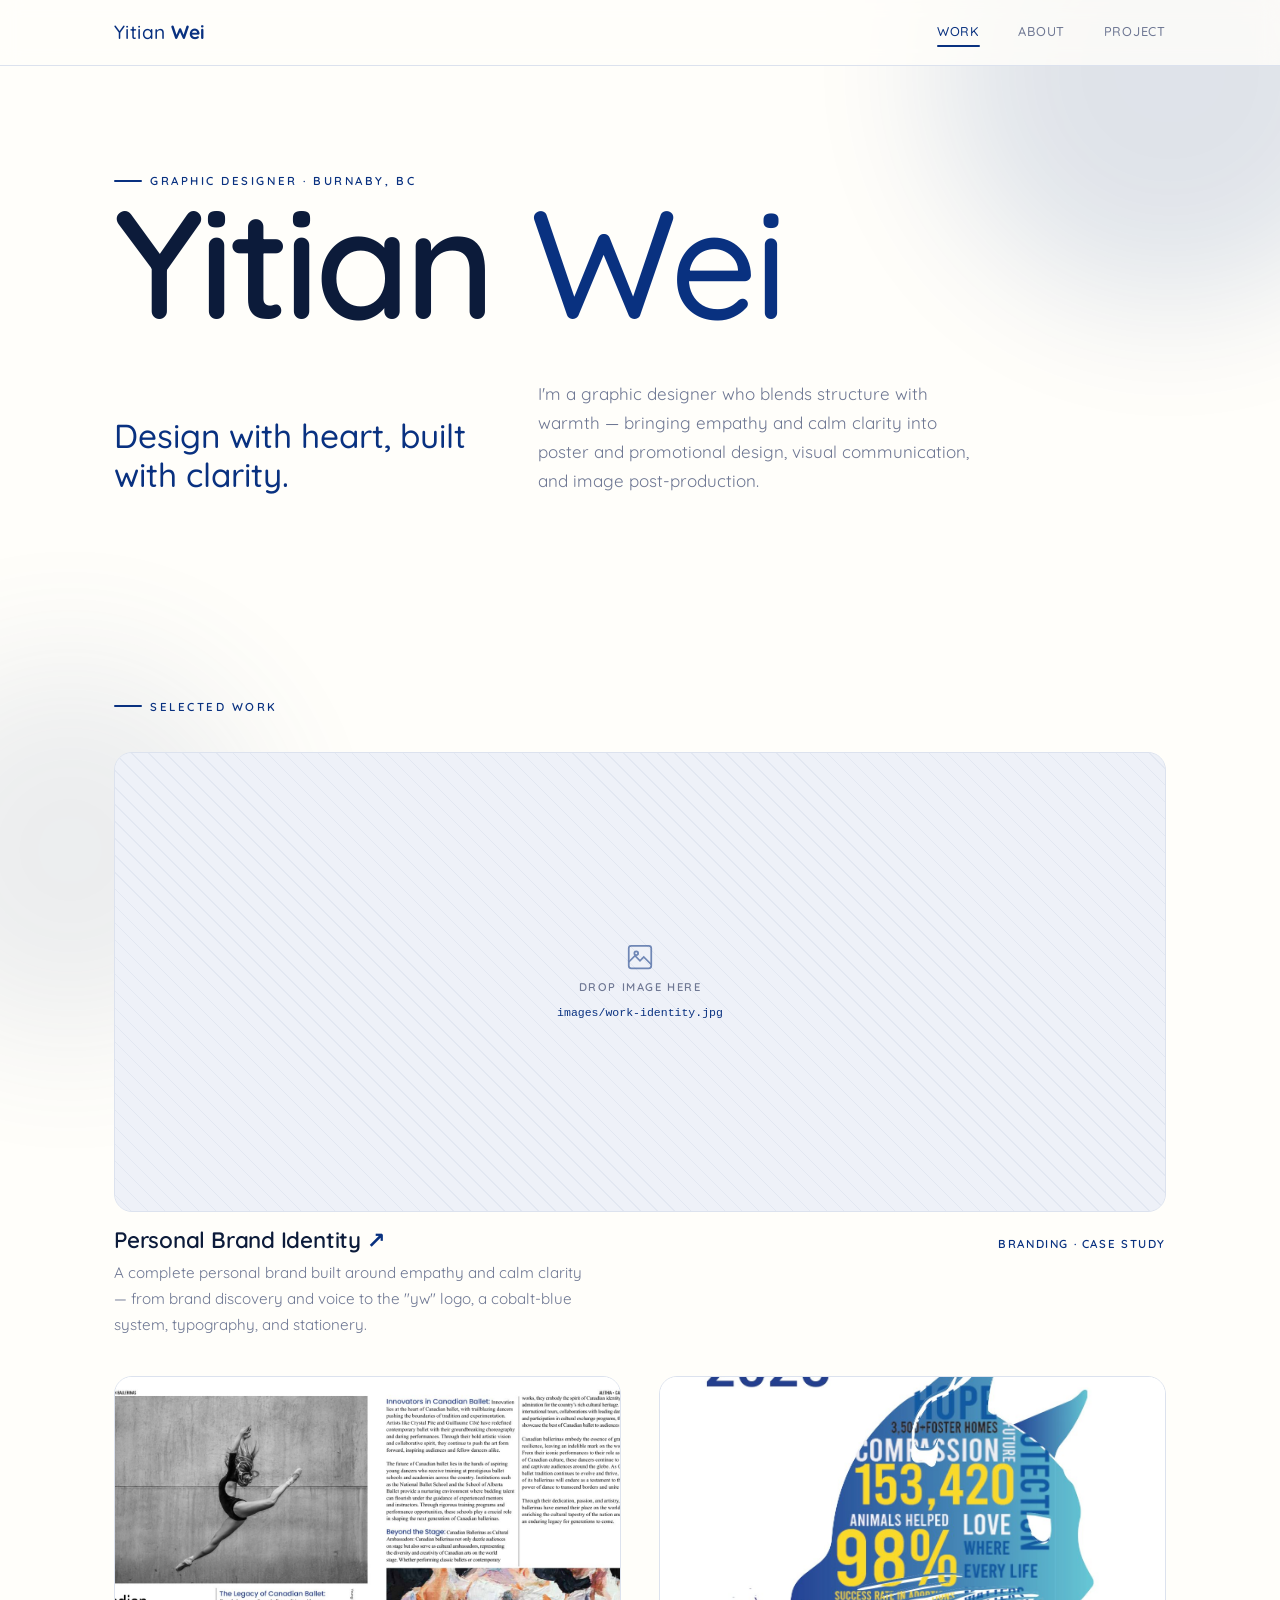
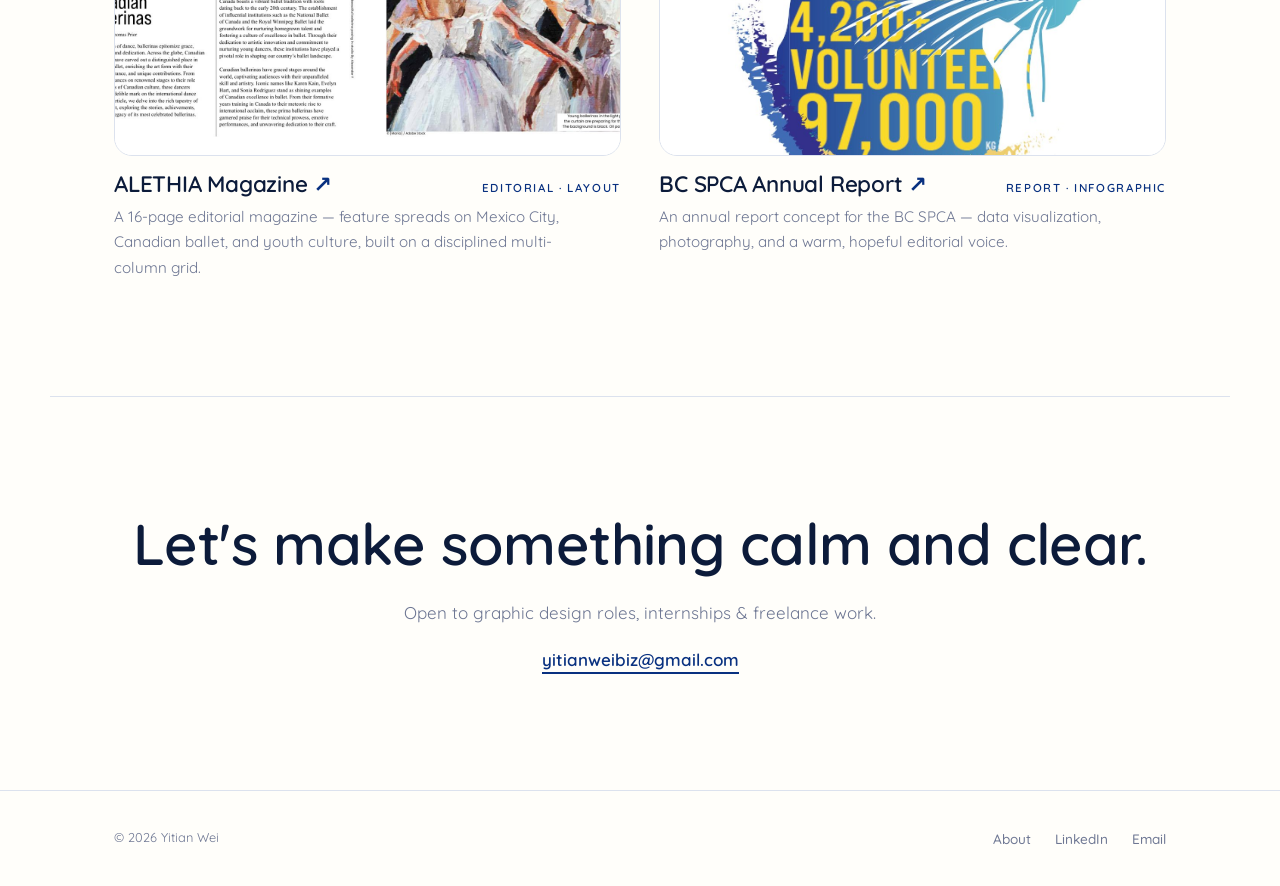
==== index.html @ a3f0b7f7 "Add files via upload" ====
<!DOCTYPE html>
<html lang="en">
<head>
  <meta charset="UTF-8" />
  <meta name="viewport" content="width=device-width, initial-scale=1.0" />
  <title>Yitian Wei — Graphic Designer</title>
  <meta name="description" content="Yitian Wei is a graphic designer focused on poster and promotional design, visual communication, and image post-production." />
  <link rel="preconnect" href="https://fonts.googleapis.com" />
  <link rel="preconnect" href="https://fonts.gstatic.com" crossorigin />
  <link href="https://fonts.googleapis.com/css2?family=Quicksand:wght@300;400;500;600;700&display=swap" rel="stylesheet" />
  <link rel="stylesheet" href="css/styles.css" />
</head>
<body>
  <div class="blob blob--1"></div>
  <div class="blob blob--2"></div>

  <!-- NAV -->
  <nav class="nav">
    <div class="nav__inner">
      <a class="nav__logo" href="index.html">Yitian <b>Wei</b></a>
      <div class="nav__links">
        <a href="index.html" aria-current="page">Work</a>
        <a href="about.html">About</a>
        <a href="work-personal-identity.html">Project</a>
      </div>
    </div>
  </nav>

  <!-- HERO -->
  <header class="hero wrap">
    <p class="eyebrow reveal d1">Graphic Designer · Burnaby, BC</p>
    <h1 class="hero__name reveal d2">Yitian <span class="it">Wei</span></h1>
    <div class="hero__row">
      <p class="hero__headline reveal d3">Design with heart, built with clarity.</p>
      <p class="hero__intro reveal d4">
        I'm a graphic designer who blends structure with warmth — bringing empathy
        and calm clarity into poster and promotional design, visual communication,
        and image post-production.
      </p>
    </div>
  </header>

  <!-- WORKS -->
  <section class="section wrap" id="work">
    <p class="eyebrow reveal d1" style="margin-bottom:36px;">Selected Work</p>

    <div class="works">

      <!-- FEATURED PROJECT (links to the in-depth case study) -->
      <a class="work work--wide reveal d2" href="work-personal-identity.html">
        <div class="work__thumb">
          <!-- Replace the placeholder below with your image. Recommended: 1600×700px, .jpg -->
          <div class="ph">
            <svg viewBox="0 0 24 24" fill="none" stroke-width="1.4"><rect x="3" y="3" width="18" height="18" rx="2"/><path d="m3 16 5-5 4 4 3-3 6 6"/><circle cx="9" cy="9" r="1.5"/></svg>
            <span>Drop image here</span>
            <code>images/work-identity.jpg</code>
          </div>
          <!-- <img src="images/work-identity.jpg" alt="Personal Brand Identity project" /> -->
        </div>
        <div class="work__meta">
          <h3 class="work__title">Personal Brand Identity <span class="work__arrow">↗</span></h3>
          <span class="work__tag">Branding · Case Study</span>
        </div>
        <p class="work__desc">A complete personal brand built around empathy and calm clarity — from brand discovery and voice to the "yw" logo, a cobalt-blue system, typography, and stationery.</p>
      </a>

      <!-- WORK 2 — ALETHIA Magazine -->
      <a class="work reveal d3" href="work-alethia.html">
        <div class="work__thumb">
          <img src="images/work-alethia.jpg" alt="ALETHIA editorial magazine spread" />
        </div>
        <div class="work__meta">
          <h3 class="work__title">ALETHIA Magazine <span class="work__arrow">↗</span></h3>
          <span class="work__tag">Editorial · Layout</span>
        </div>
        <p class="work__desc">A 16-page editorial magazine — feature spreads on Mexico City, Canadian ballet, and youth culture, built on a disciplined multi-column grid.</p>
      </a>

      <!-- WORK 3 — BC SPCA Annual Report -->
      <a class="work reveal d4" href="work-bcspca.html">
        <div class="work__thumb">
          <img src="images/work-bcspca.jpg" alt="BC SPCA annual report cover" />
        </div>
        <div class="work__meta">
          <h3 class="work__title">BC SPCA Annual Report <span class="work__arrow">↗</span></h3>
          <span class="work__tag">Report · Infographic</span>
        </div>
        <p class="work__desc">An annual report concept for the BC SPCA — data visualization, photography, and a warm, hopeful editorial voice.</p>
      </a>

    </div>
  </section>

  <!-- END CTA -->
  <section class="endcta wrap">
    <h2>Let's make something calm and clear.</h2>
    <p class="muted">Open to graphic design roles, internships &amp; freelance work.</p>
    <p style="margin-top:18px;"><a class="big" href="mailto:yitianweibiz@gmail.com">yitianweibiz@gmail.com</a></p>
  </section>

  <!-- FOOTER -->
  <footer class="footer">
    <div class="footer__inner">
      <span class="copy">© 2026 Yitian Wei</span>
      <div style="display:flex; gap:24px;">
        <a href="about.html">About</a>
        <a href="https://www.linkedin.com/in/yitianw/" target="_blank" rel="noopener">LinkedIn</a>
        <a href="mailto:yitianweibiz@gmail.com">Email</a>
      </div>
    </div>
  </footer>

</body>
</html>
---- css/styles.css ----
/* =========================================================
   YITIAN WEI — PORTFOLIO
   Brand system: cobalt blue · off-white · Quicksand
   Calm · warm · clear · genuine
   ---------------------------------------------------------
   Brand palette (from the Personal Identity project):
     Cobalt  #093180   Muted blue #496091   Off-white #FFFEFA
   ========================================================= */

:root {
  --paper:    #FFFEFA;   /* off-white background (brand)     */
  --paper-2:  #EEF1F8;   /* panels / cards (cool tint)       */
  --ink:      #0C1B3A;   /* primary text (deep navy)         */
  --ink-soft: #6E7793;   /* secondary text (muted blue-grey) */
  --line:     #DCE2EE;   /* hairline rules                   */
  --accent:   #093180;   /* cobalt blue — brand primary      */
  --accent-2: #496091;   /* muted blue — brand secondary     */

  --maxw: 1180px;
  --gutter: clamp(20px, 5vw, 64px);
  --radius: 18px;

  --display: "Quicksand", system-ui, sans-serif;
  --body: "Quicksand", system-ui, sans-serif;

  --ease: cubic-bezier(0.22, 1, 0.36, 1);
}

/* ----------  RESET  ---------- */
*, *::before, *::after { box-sizing: border-box; margin: 0; padding: 0; }
html { scroll-behavior: smooth; -webkit-font-smoothing: antialiased; }
body {
  background: var(--paper);
  color: var(--ink);
  font-family: var(--body);
  font-size: 17px;
  line-height: 1.7;
  font-weight: 400;
  overflow-x: hidden;
}
img { display: block; max-width: 100%; }
a { color: inherit; text-decoration: none; }

/* soft brand blobs — rounded organic shapes, very subtle */
.blob { position: fixed; border-radius: 50%; filter: blur(70px); opacity: 0.13; z-index: 0; pointer-events: none; }
.blob--1 { width: 460px; height: 460px; background: var(--accent); top: -160px; right: -120px; }
.blob--2 { width: 380px; height: 380px; background: var(--accent-2); bottom: -140px; left: -120px; opacity: 0.10; }

/* ----------  LAYOUT  ---------- */
.wrap { max-width: var(--maxw); margin: 0 auto; padding-inline: var(--gutter); position: relative; z-index: 2; }
.section { padding-block: clamp(56px, 9vw, 130px); position: relative; z-index: 2; }

/* ----------  TYPE  ---------- */
h1, h2, h3 { font-family: var(--display); font-weight: 600; line-height: 1.08; letter-spacing: -0.01em; }
.eyebrow {
  font-family: var(--body); font-weight: 600;
  font-size: 0.72rem; letter-spacing: 0.22em; text-transform: uppercase;
  color: var(--accent); display: inline-flex; align-items: center; gap: 0.7em;
}
.eyebrow::before { content: ""; width: 28px; height: 2px; border-radius: 2px; background: var(--accent); display: inline-block; }
.lead { font-size: clamp(1.05rem, 1.8vw, 1.3rem); font-weight: 400; color: var(--ink); }
.muted { color: var(--ink-soft); }

/* ----------  NAV  ---------- */
.nav {
  position: sticky; top: 0; z-index: 50;
  background: color-mix(in srgb, var(--paper) 82%, transparent);
  backdrop-filter: blur(10px);
  border-bottom: 1px solid var(--line);
}
.nav__inner { max-width: var(--maxw); margin: 0 auto; padding: 16px var(--gutter); display: flex; align-items: center; justify-content: space-between; }
.nav__logo { font-family: var(--display); font-size: 1.2rem; font-weight: 500; letter-spacing: 0.02em; color: var(--accent); }
.nav__logo b { font-weight: 700; }
.nav__links { display: flex; gap: clamp(18px, 3vw, 40px); align-items: center; }
.nav__links a {
  font-size: 0.8rem; font-weight: 500; letter-spacing: 0.06em; text-transform: uppercase;
  position: relative; padding-block: 4px; color: var(--ink-soft); transition: color 0.3s var(--ease);
}
.nav__links a::after { content: ""; position: absolute; left: 0; bottom: 0; width: 100%; height: 2px; border-radius: 2px; background: var(--accent); transform: scaleX(0); transform-origin: right; transition: transform 0.35s var(--ease); }
.nav__links a:hover, .nav__links a[aria-current="page"] { color: var(--accent); }
.nav__links a:hover::after, .nav__links a[aria-current="page"]::after { transform: scaleX(1); transform-origin: left; }

/* ----------  HERO  ---------- */
.hero { padding-top: clamp(50px, 8vw, 96px); padding-bottom: clamp(40px, 6vw, 80px); position: relative; z-index: 2; }
.hero__name { font-size: clamp(3.2rem, 12vw, 10rem); font-weight: 600; letter-spacing: -0.03em; line-height: 0.92; color: var(--ink); }
.hero__name .it { color: var(--accent); font-weight: 500; }
.hero__row { display: flex; flex-wrap: wrap; gap: clamp(24px, 5vw, 80px); align-items: flex-end; margin-top: clamp(24px, 4vw, 48px); }
.hero__headline { font-size: clamp(1.4rem, 2.6vw, 2.1rem); font-family: var(--display); font-weight: 500; max-width: 18ch; line-height: 1.2; color: var(--accent); }
.hero__intro { max-width: 44ch; color: var(--ink-soft); }

/* ----------  WORKS GRID  ---------- */
.works { display: grid; grid-template-columns: repeat(12, 1fr); gap: clamp(20px, 3vw, 40px); }
.work { grid-column: span 6; display: block; position: relative; }
.work--wide { grid-column: span 12; }
.work__thumb { position: relative; overflow: hidden; background: var(--paper-2); aspect-ratio: 4 / 3; border: 1px solid var(--line); border-radius: var(--radius); }
.work--wide .work__thumb { aspect-ratio: 16 / 7; }
.work__thumb img { width: 100%; height: 100%; object-fit: cover; transition: transform 0.7s var(--ease); }
.work:hover .work__thumb img { transform: scale(1.04); }
.work__meta { display: flex; justify-content: space-between; align-items: baseline; margin-top: 16px; gap: 16px; }
.work__title { font-family: var(--display); font-size: 1.4rem; font-weight: 600; color: var(--ink); }
.work__tag { font-size: 0.72rem; letter-spacing: 0.14em; text-transform: uppercase; color: var(--accent); white-space: nowrap; font-weight: 600; }
.work__desc { color: var(--ink-soft); font-size: 0.95rem; margin-top: 6px; max-width: 52ch; }
.work__arrow { display: inline-block; transition: transform 0.4s var(--ease); color: var(--accent); }
.work:hover .work__arrow { transform: translate(4px, -4px); }

/* placeholder block */
.ph {
  position: absolute; inset: 0; display: flex; flex-direction: column; align-items: center; justify-content: center;
  gap: 6px; text-align: center; padding: 24px;
  background: repeating-linear-gradient(45deg, transparent, transparent 11px, color-mix(in srgb, var(--accent) 5%, transparent) 11px, color-mix(in srgb, var(--accent) 5%, transparent) 12px), var(--paper-2);
  color: var(--ink-soft);
}
.ph span { font-size: 0.7rem; letter-spacing: 0.14em; text-transform: uppercase; font-weight: 600; }
.ph code { font-family: ui-monospace, "SF Mono", Menlo, monospace; font-size: 0.72rem; color: var(--accent); }
.ph svg { width: 30px; height: 30px; stroke: var(--accent); opacity: 0.55; }

/* ----------  ABOUT  ---------- */
.about-grid { display: grid; grid-template-columns: 1fr 1.4fr; gap: clamp(32px, 6vw, 90px); align-items: start; }
.portrait { position: relative; aspect-ratio: 3 / 4; border: 1px solid var(--line); border-radius: var(--radius); background: var(--paper-2); overflow: hidden; }
.portrait img { width: 100%; height: 100%; object-fit: cover; }
.prose p { margin-bottom: 1.2em; }
.prose p:last-child { margin-bottom: 0; }

.facts { margin-top: clamp(40px, 6vw, 80px); display: grid; grid-template-columns: repeat(2, 1fr); gap: clamp(28px, 4vw, 56px); }
.facts h3 { font-family: var(--body); font-weight: 700; font-size: 0.74rem; letter-spacing: 0.18em; text-transform: uppercase; color: var(--accent); margin-bottom: 16px; }
.facts ul { list-style: none; }
.facts li { padding: 10px 0; border-top: 1px solid var(--line); font-size: 0.95rem; }
.facts li:last-child { border-bottom: 1px solid var(--line); }
.facts .role { font-weight: 600; }
.facts .when { color: var(--ink-soft); font-size: 0.85rem; }

.skills-tags { display: flex; flex-wrap: wrap; gap: 10px; }
.skills-tags span { font-size: 0.82rem; font-weight: 500; padding: 7px 16px; border: 1px solid var(--line); border-radius: 100px; color: var(--accent); background: var(--paper); }

/* ----------  BUTTON  ---------- */
.btn {
  display: inline-flex; align-items: center; gap: 12px; font-family: var(--body); font-size: 0.82rem; font-weight: 600;
  letter-spacing: 0.06em; text-transform: uppercase; padding: 14px 26px; border: 2px solid var(--accent);
  border-radius: 100px; color: var(--accent); transition: all 0.35s var(--ease);
}
.btn:hover { background: var(--accent); color: var(--paper); }
.btn svg { width: 16px; height: 16px; stroke: currentColor; }

/* ----------  PROJECT (case study)  ---------- */
.case-hero { padding-top: clamp(40px, 6vw, 80px); }
.case-hero h1 { font-size: clamp(2.6rem, 7vw, 5.5rem); margin-top: 18px; color: var(--ink); }
.case-hero .lead { margin-top: 22px; max-width: 52ch; }
.tagline { font-family: var(--display); font-weight: 600; color: var(--accent); font-size: clamp(1.3rem,2.4vw,1.9rem); margin-top: 26px; }

.case-facts { display: grid; grid-template-columns: repeat(3, 1fr); gap: 28px; margin-top: clamp(36px, 5vw, 64px); padding-top: 30px; border-top: 1px solid var(--line); }
.case-facts h4 { font-family: var(--body); font-weight: 700; font-size: 0.7rem; letter-spacing: 0.18em; text-transform: uppercase; color: var(--ink-soft); margin-bottom: 10px; }
.case-facts p { font-size: 0.95rem; }

.case-block { display: grid; grid-template-columns: 1fr 1.6fr; gap: clamp(28px, 5vw, 72px); padding-block: clamp(40px, 6vw, 80px); border-top: 1px solid var(--line); align-items: start; }
.case-block .num { font-family: var(--display); font-weight: 700; font-size: 2.4rem; color: var(--accent); line-height: 1; }
.case-block h2 { font-size: clamp(1.6rem, 3vw, 2.3rem); margin-top: 8px; color: var(--ink); }
.case-block .body p { margin-bottom: 1.1em; }
.case-block .body p:last-child { margin-bottom: 0; }
.case-block ul.steps { list-style: none; margin-top: 8px; }
.case-block ul.steps li { padding: 14px 0; border-top: 1px solid var(--line); display: grid; grid-template-columns: 130px 1fr; gap: 18px; align-items: baseline; }
.case-block ul.steps li:first-child { border-top: none; padding-top: 0; }
.case-block ul.steps li b { font-family: var(--display); color: var(--accent); font-weight: 600; font-size: 0.95rem; }

/* swatches */
.swatches { display: flex; flex-wrap: wrap; gap: 14px; margin-top: 4px; }
.swatch { border-radius: 14px; overflow: hidden; border: 1px solid var(--line); width: 150px; }
.swatch .chip { height: 90px; }
.swatch .info { padding: 10px 12px; font-size: 0.78rem; }
.swatch .info b { display: block; font-weight: 600; }
.swatch .info span { color: var(--ink-soft); }

/* brand book gallery — shows full pages at natural ratio */
.brandbook { display: grid; grid-template-columns: repeat(2, 1fr); gap: clamp(16px, 2.5vw, 26px); margin-top: 18px; }
.bb { position: relative; border: 1px solid var(--line); border-radius: var(--radius); background: var(--paper-2); overflow: hidden; }
.bb.full { grid-column: 1 / -1; }
.bb img { width: 100%; height: auto; display: block; }
.bb .ph { position: relative; inset: auto; aspect-ratio: 16 / 10; }

/* ----------  CTA / FOOTER  ---------- */
.endcta { text-align: center; padding-block: clamp(60px, 9vw, 130px); border-top: 1px solid var(--line); }
.endcta h2 { font-size: clamp(2rem, 5vw, 3.6rem); margin-bottom: 24px; color: var(--ink); }
.endcta a.big { font-family: var(--display); font-weight: 600; color: var(--accent); border-bottom: 2px solid var(--accent); padding-bottom: 2px; transition: opacity 0.3s; }
.endcta a.big:hover { opacity: 0.55; }

.footer { border-top: 1px solid var(--line); padding-block: 36px; position: relative; z-index: 2; }
.footer__inner { max-width: var(--maxw); margin: 0 auto; padding-inline: var(--gutter); display: flex; flex-wrap: wrap; gap: 20px; justify-content: space-between; align-items: center; }
.footer a { color: var(--ink-soft); font-size: 0.85rem; font-weight: 500; transition: color 0.3s; }
.footer a:hover { color: var(--accent); }
.footer .copy { font-size: 0.8rem; color: var(--ink-soft); }

/* ----------  LOAD ANIMATION  ---------- */
@keyframes rise { from { opacity: 0; transform: translateY(22px); } to { opacity: 1; transform: none; } }
.reveal { opacity: 0; animation: rise 0.9s var(--ease) forwards; }
.d1 { animation-delay: 0.05s; } .d2 { animation-delay: 0.15s; } .d3 { animation-delay: 0.25s; }
.d4 { animation-delay: 0.35s; } .d5 { animation-delay: 0.45s; } .d6 { animation-delay: 0.55s; }
@media (prefers-reduced-motion: reduce) { .reveal { animation: none; opacity: 1; } }

/* ----------  RESPONSIVE  ---------- */
@media (max-width: 820px) {
  .work { grid-column: span 12; }
  .about-grid { grid-template-columns: 1fr; }
  .portrait { max-width: 360px; }
  .case-block { grid-template-columns: 1fr; }
  .case-facts { grid-template-columns: 1fr; }
  .facts { grid-template-columns: 1fr; }
  .brandbook { grid-template-columns: 1fr; }
  .case-block ul.steps li { grid-template-columns: 1fr; gap: 4px; }
  .nav__links { gap: 16px; }
  .nav__links a { font-size: 0.72rem; }
}
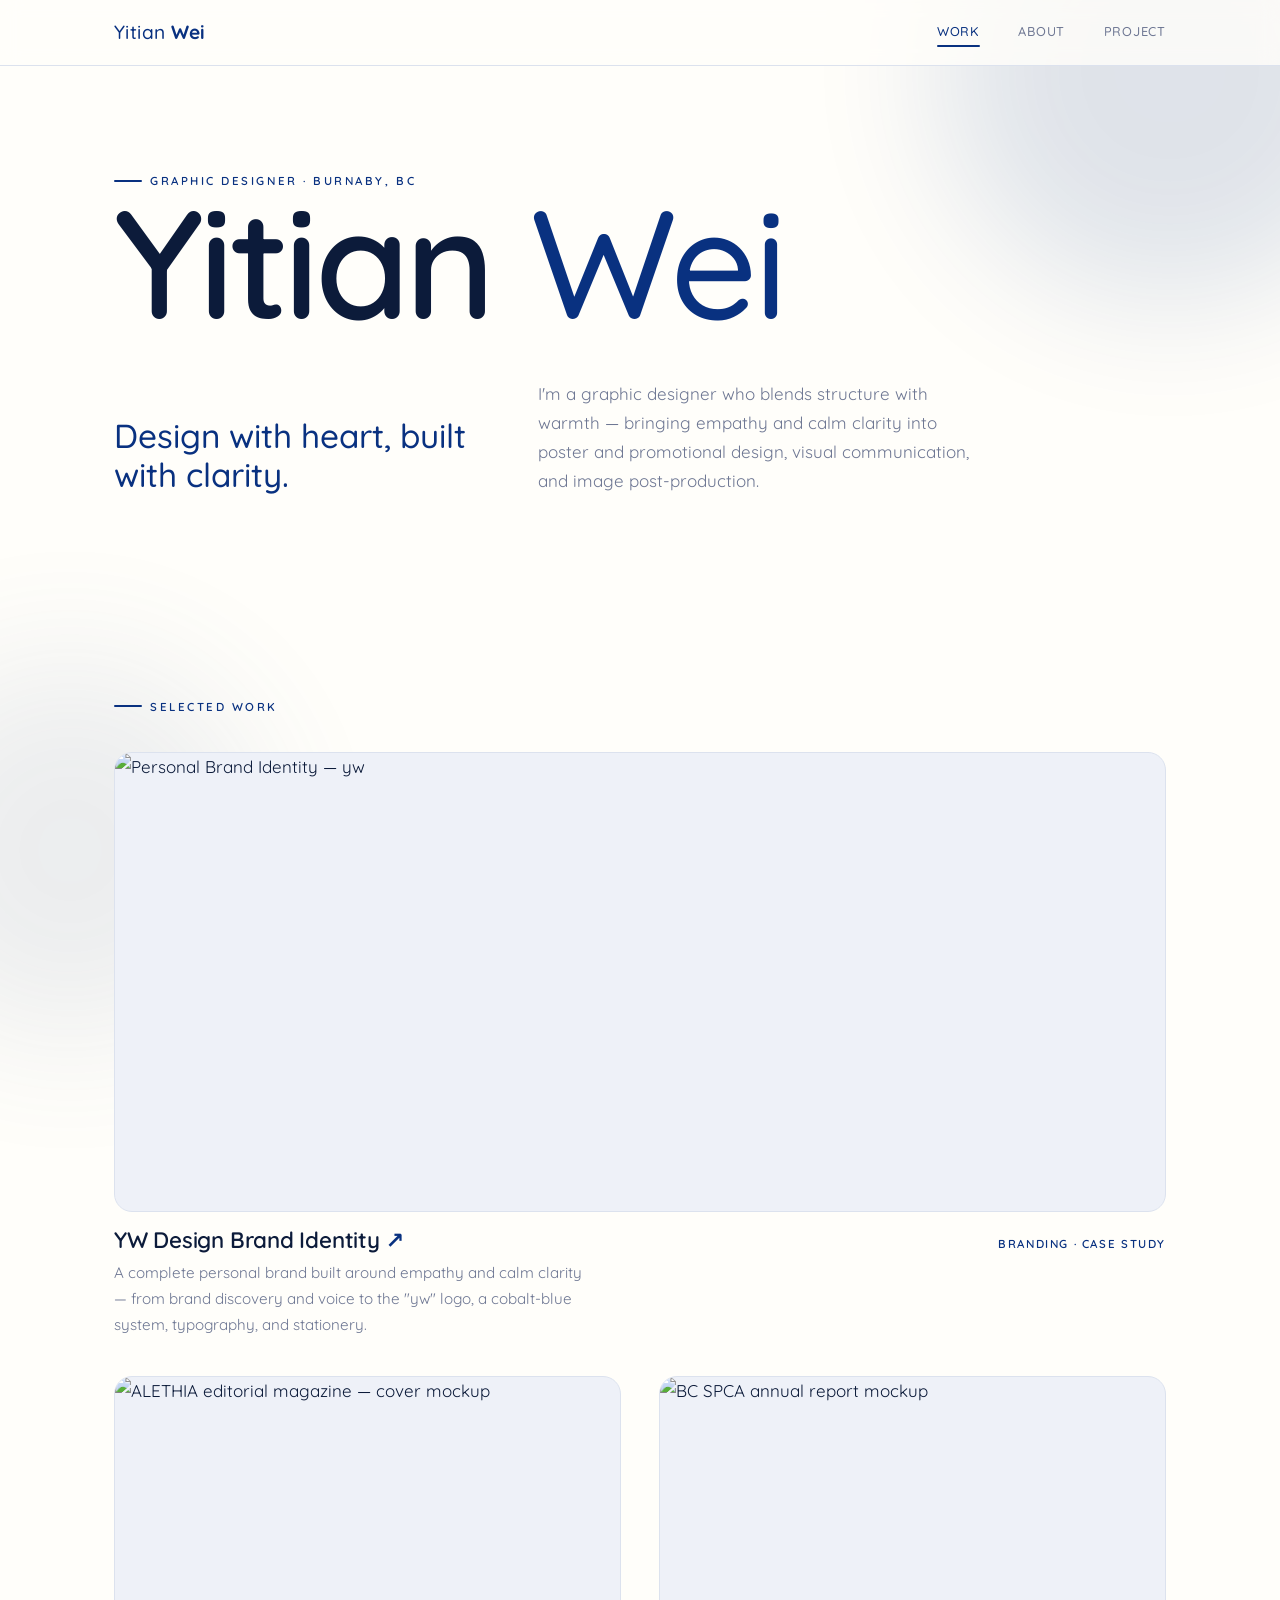
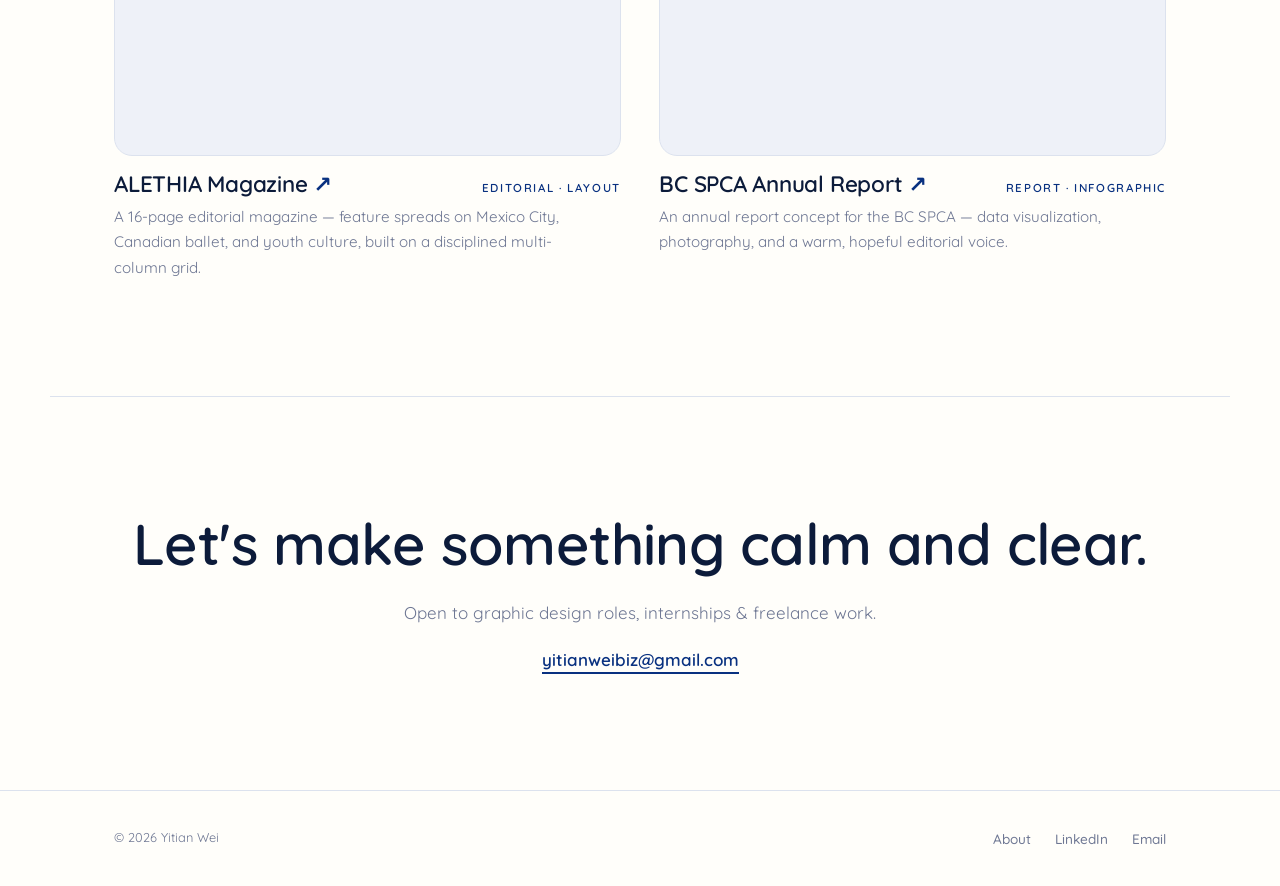
==== commit 5ee00c7b: "Update work title from 'Personal Brand Identity' to 'YW Design Brand Identity'" ====
--- a/index.html
+++ b/index.html
@@ -49,16 +49,10 @@
       <!-- FEATURED PROJECT (links to the in-depth case study) -->
       <a class="work work--wide reveal d2" href="work-personal-identity.html">
         <div class="work__thumb">
-          <!-- Replace the placeholder below with your image. Recommended: 1600×700px, .jpg -->
-          <div class="ph">
-            <svg viewBox="0 0 24 24" fill="none" stroke-width="1.4"><rect x="3" y="3" width="18" height="18" rx="2"/><path d="m3 16 5-5 4 4 3-3 6 6"/><circle cx="9" cy="9" r="1.5"/></svg>
-            <span>Drop image here</span>
-            <code>images/work-identity.jpg</code>
-          </div>
-          <!-- <img src="images/work-identity.jpg" alt="Personal Brand Identity project" /> -->
+          <img src="images/work-identity.jpg" alt="Personal Brand Identity — yw" />
         </div>
         <div class="work__meta">
-          <h3 class="work__title">Personal Brand Identity <span class="work__arrow">↗</span></h3>
+          <h3 class="work__title">YW Design Brand Identity <span class="work__arrow">↗</span></h3>
           <span class="work__tag">Branding · Case Study</span>
         </div>
         <p class="work__desc">A complete personal brand built around empathy and calm clarity — from brand discovery and voice to the "yw" logo, a cobalt-blue system, typography, and stationery.</p>
@@ -67,7 +61,7 @@
       <!-- WORK 2 — ALETHIA Magazine -->
       <a class="work reveal d3" href="work-alethia.html">
         <div class="work__thumb">
-          <img src="images/work-alethia.jpg" alt="ALETHIA editorial magazine spread" />
+          <img src="images/alethia-mk-cover-cafe.jpg" alt="ALETHIA editorial magazine — cover mockup" />
         </div>
         <div class="work__meta">
           <h3 class="work__title">ALETHIA Magazine <span class="work__arrow">↗</span></h3>
@@ -79,7 +73,7 @@
       <!-- WORK 3 — BC SPCA Annual Report -->
       <a class="work reveal d4" href="work-bcspca.html">
         <div class="work__thumb">
-          <img src="images/work-bcspca.jpg" alt="BC SPCA annual report cover" />
+          <img src="images/bcspca-mk-pages.jpg" alt="BC SPCA annual report mockup" />
         </div>
         <div class="work__meta">
           <h3 class="work__title">BC SPCA Annual Report <span class="work__arrow">↗</span></h3>
